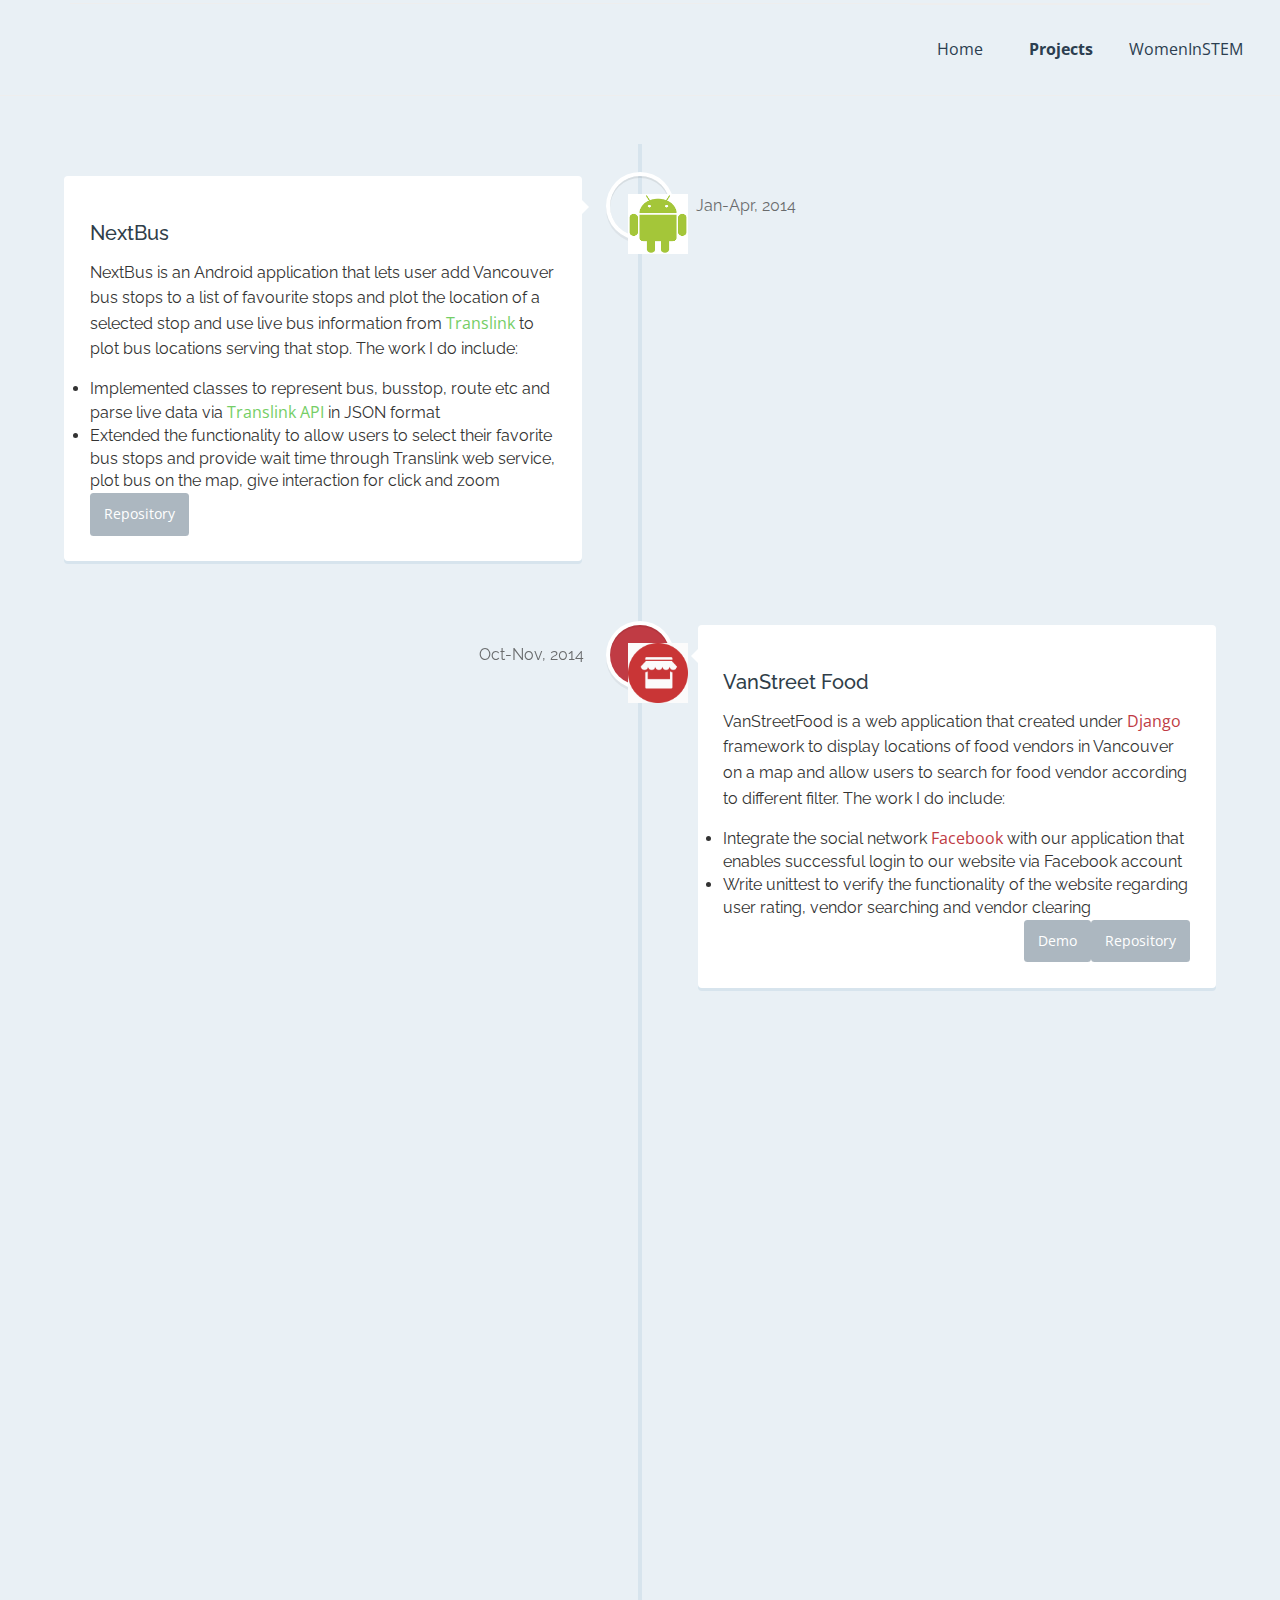
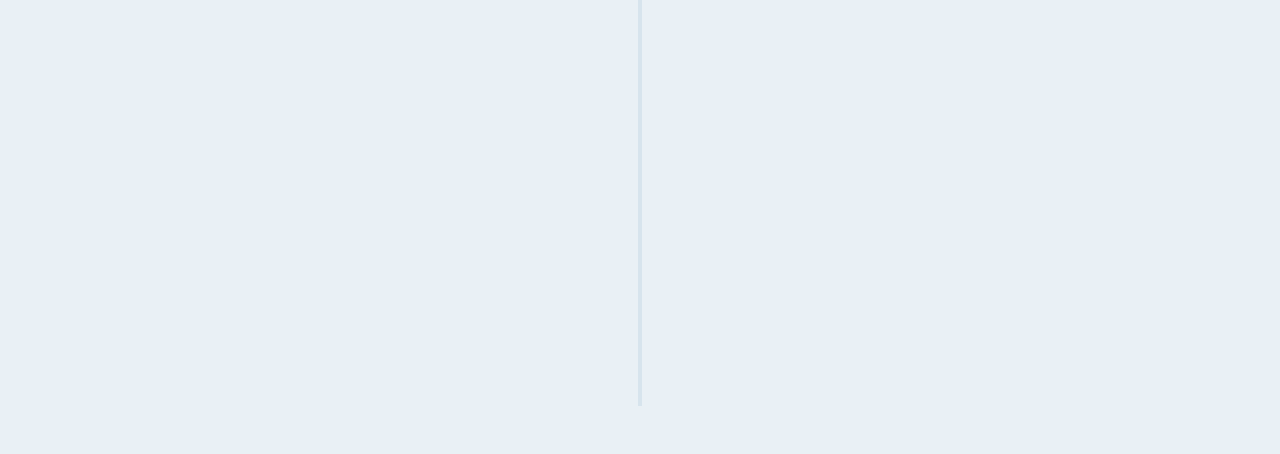
==== project.html @ 04c36bc0 "revison" ====
<!DOCTYPE html>
<!--
To change this license header, choose License Headers in Project Properties.
To change this template file, choose Tools | Templates
and open the template in the editor.
-->
<html lang="en" class="no-js">
    <head>
        <meta charset="UTF-8">
        <meta name="viewport" content="width=device-width, initial-scale=1">
        <!--This part is for vertical timeline section   -->
        <link href='http://fonts.googleapis.com/css?family=Droid+Serif|Open+Sans:400,700' rel='stylesheet' type='text/css'>
        <link rel="stylesheet" href="css/reset.css"> <!-- CSS reset -->
        <link rel="stylesheet" href="css/style.css"> <!-- Resource style -->
        <script src="js/modernizr.js"></script> <!-- Modernizr -->
        <title> Projects </title>

        <link href="css/bootstrap.css" rel='stylesheet' type='text/css' />
        <!-- Custom Theme files -->
        <link href="css/theme-style.css" rel='stylesheet' type='text/css' />
        <!-- Custom Theme files -->
    </head>
    <body>
        <div id="top" class="header">
            <!----start-container---->
            <div class="container">
                <div class="logo navbar-header">

                </div>
                <!--top-nav-->
                <nav class="top-nav">
                    <ul class="top-nav">
                        <li class="active"><a id = "a" href="index.html">Home</a></li>
                        <li class="page-scroll"><a id = "a" href="project.html"><strong>Projects</strong></a></li>

                        <li class="page-scroll"><a id = "a" href="wis.html">WomenInSTEM</a></li>
                    </ul>
                    <a href="#" id="pull"><img src="images/nav-icon2.png" title="menu" /></a>
                </nav>
                <!--//top-nav-->
            </div>
        </div>

        <!--Start time line for projects-->
        <section id="cd-timeline" class="cd-container">
            <!--Android application nextbus-->
            <div class="cd-timeline-block">
                <div class="cd-timeline-img ">
                    <img src="images/project/android.png" alt="Picture">
                </div> <!-- cd-timeline-img -->

                <div class="cd-timeline-content">
                    <h2>NextBus</h2>
                    <p> NextBus is an Android application that lets user add Vancouver bus stops to a list of  favourite stops and plot the location of a selected stop and use live bus information from <a href = "http://www.translink.ca/" style = "color: #75ce66">Translink</a> to plot bus locations serving that stop. The work I do include: </p>
                    <li>Implemented classes to represent bus, busstop, route etc and parse live data via <a href = "https://developer.translink.ca/" style = "color: #75ce66">Translink API</a> in JSON format</li>
                    <li> Extended the functionality to allow users to select their favorite bus stops and provide wait time through Translink web service, plot bus on the map, give interaction for click and zoom</li>

                    <a href="https://github.com/weininghu1012/NextBus" class="cd-read-more">Repository</a>
                    <span class="cd-date"> Jan-Apr, 2014</span>
                </div> <!-- cd-timeline-content -->
            </div> <!-- cd-timeline-block -->




            <!--Web application Vanstreet Food-->
            <div class="cd-timeline-block">
                <div class="cd-timeline-img cd-movie">
                    <img src="images/project/vendor.png" alt="Movie">
                </div> <!-- cd-timeline-img -->

                <div class="cd-timeline-content">
                    <h2>VanStreet Food</h2>
                    <p>VanStreetFood is a web application that created under <a href = "https://www.djangoproject.com/" style = "color:#c03b44">Django </a> framework to display locations of food vendors in Vancouver on a map and allow users to search for food vendor according to different filter.
                        The work I do include:  </p>
                    <li>Integrate the social network <a href = "https://developers.facebook.com/docs/facebook-login/login-flow-for-web/v2.3" style = "color:#c03b44"> Facebook</a> 
                        with our application that enables successful login to our website via Facebook account </li>
                    <li>Write unittest to verify the functionality of the website regarding user rating, vendor searching and vendor clearing </li>


                    <a href="https://github.com/UBC-CS310-2014w1/null" class="cd-read-more">Repository</a>
                    <a href="http://cpsc310null.appspot.com/" class="cd-read-more">Demo</a>
                    <span class="cd-date"> Oct-Nov, 2014</span>
                </div> <!-- cd-timeline-content -->
            </div> <!-- cd-timeline-block -->


            <!--Kaggle, Bike-->
            <div class="cd-timeline-block">
                <div class="cd-timeline-img cd-bike">
                    <img src="images/project/bike.png" alt="Bike">
                </div> <!-- cd-timeline-img -->

                <div class="cd-timeline-content">
                    <h2>BikeDemandShare</h2>
                    <p>
                        BikeDemandShare is a <a href = "https://www.kaggle.com/c/bike-sharing-demand" style="color:#00BFFF">Kaggle</a> 
                        competition that combine historical usage patterns and weather data to build model that forecasts bike rental demand.
                        The work I do include:
                    </p>
                    <li>Manipulate raw data into right format to be used in data visualization and statistical modeling</li>
                    <li>Use <a href = "http://cran.r-project.org/web/packages/leaps/index.html" style="color:#00BFFF">leaps</a> 
                        package to conduct exhaustive search, backward selection, forward selection and
                        sequential selection.</li>
                    <li> Transform variable based on residual plot to improve model</li>
                    <li> Conduct cross validation by computing cross-validated root
                        mean squares error of prediction <a href = "https://en.wikipedia.org/wiki/Root-mean-square_deviation" style="color:#00BFFF">(cvrmse)</a></li>
                    <a href="https://github.com/weininghu1012/BikeSharingDemand" class="cd-read-more">Repository</a>
                    <a href="file/BikeSharePaper.pdf" class="cd-read-more">Report</a>
                    <span class="cd-date"> Feb-Apr, 2015</span>
                </div> <!-- cd-timeline-content -->
            </div> <!-- cd-timeline-block -->






            <!--Web application Animanga-->   
            <div class="cd-timeline-block">
                <div class="cd-timeline-img cd-anime">
                    <img src="images/project/pikachu.png" alt="Picture">
                </div> <!-- cd-timeline-img -->

                <div class="cd-timeline-content">
                    <h2>Animanga</h2>
                    <p>Animanga is a web application that  provide information about anime, manga, voice actor etc. for both user and guest. The work I do include: 
                    </p>
                    <li>Design ER diagram and relation schema for entity set and relationship set from the point of potential users.</li>
                    <li> Use <a href = "https://www.mysql.com/" style="color:#f0ca45">MySQL</a> to build locally host database that let admin store, delete and update information about anime, manga etc.</li>
                    <li> Write SQL queries that cover selection, projection, join, division, aggregation, nested aggregation with groupby, 
                        deletion and update commands</li>
                    <li> Embed the SQL queries in <a href = "http://php.net/" style="color:#f0ca45">PHP</a> code that connect with our database to let users interact with the data </li>
                    <a href="https://github.com/weininghu1012/Animanga" class="cd-read-more">Repository</a>
                    <span class="cd-date"> May-Jun, 2015</span>
                </div> <!-- cd-timeline-content -->
            </div> <!-- cd-timeline-block -->



            <!-- cd-timeline-block -->
        </section> <!-- cd-timeline -->

        <script src="http://ajax.googleapis.com/ajax/libs/jquery/1.11.0/jquery.min.js"></script>
        <script src="js/main.js"></script> <!-- Resource jQuery -->
    </body>
</html>
---- css/style.css ----
/* -------------------------------- 

Primary style

-------------------------------- */
html * {
  -webkit-font-smoothing: antialiased;
  -moz-osx-font-smoothing: grayscale;
}

*, *:after, *:before {
  -webkit-box-sizing: border-box;
  -moz-box-sizing: border-box;
  box-sizing: border-box;
}

body {
  font-size: 100%;
  font-family: "Droid Serif", serif;
  color: #7f8c97;
  background-color: #e9f0f5;
}

a {
  color: #acb7c0;
  text-decoration: none;
  font-family: "Open Sans", sans-serif;
}

img {
  max-width: 100%;
}

h1, h2 {
  font-family: "Open Sans", sans-serif;
  font-weight: bold;
}

/* -------------------------------- 

Modules - reusable parts of our design

-------------------------------- */
.cd-container {
  /* this class is used to give a max-width to the element it is applied to, and center it horizontally when it reaches that max-width */
  width: 90%;
  max-width: 1170px;
  margin: 0 auto;
}
.cd-container::after {
  /* clearfix */
  content: '';
  display: table;
  clear: both;
}

/* -------------------------------- 

Main components 

-------------------------------- */
header {
  height: 200px;
  line-height: 200px;
  text-align: center;
  background: #303e49;
}
header h1 {
  color: white;
  font-size: 18px;
  font-size: 1.125rem;
}
@media only screen and (min-width: 1170px) {
  header {
    height: 300px;
    line-height: 300px;
  }
  header h1 {
    font-size: 24px;
    font-size: 1.5rem;
  }
}

#cd-timeline {
  position: relative;
  padding: 2em 0;
  margin-top: 2em;
  margin-bottom: 2em;
}
#cd-timeline::before {
  /* this is the vertical line */
  content: '';
  position: absolute;
  top: 0;
  left: 18px;
  height: 100%;
  width: 4px;
  background: #d7e4ed;
}
@media only screen and (min-width: 1170px) {
  #cd-timeline {
    margin-top: 3em;
    margin-bottom: 3em;
  }
  #cd-timeline::before {
    left: 50%;
    margin-left: -2px;
  }
}

.cd-timeline-block {
  position: relative;
  margin: 2em 0;
}
.cd-timeline-block:after {
  content: "";
  display: table;
  clear: both;
}
.cd-timeline-block:first-child {
  margin-top: 0;
}
.cd-timeline-block:last-child {
  margin-bottom: 0;
}
@media only screen and (min-width: 1170px) {
  .cd-timeline-block {
    margin: 4em 0;
  }
  .cd-timeline-block:first-child {
    margin-top: 0;
  }
  .cd-timeline-block:last-child {
    margin-bottom: 0;
  }
}

.cd-timeline-img {
  position: absolute;
  top: 0;
  left: 0;
  width: 40px;
  height: 40px;
  border-radius: 50%;
  box-shadow: 0 0 0 4px white, inset 0 2px 0 rgba(0, 0, 0, 0.08), 0 3px 0 4px rgba(0, 0, 0, 0.05);
}
.cd-timeline-img img {
  display: block;
  width: 60px;
  height: 60px;
  position: relative;
  left: 50%;
  top: 50%;
  margin-left: -12px;
  margin-top: -12px;
}
.cd-timeline-img.cd-nextbus {
  background: #75ce66;
}
.cd-timeline-img.cd-movie {
  background: #c03b44;
}

.cd-timeline-img.cd-bike {
  background: #00BFFF;
}
.cd-timeline-img.cd-anime {
  background: #f0ca45;
}
@media only screen and (min-width: 1170px) {
  .cd-timeline-img {
    width: 60px;
    height: 60px;
    left: 50%;
    margin-left: -30px;
    /* Force Hardware Acceleration in WebKit */
    -webkit-transform: translateZ(0);
    -webkit-backface-visibility: hidden;
  }
  .cssanimations .cd-timeline-img.is-hidden {
    visibility: hidden;
  }
  .cssanimations .cd-timeline-img.bounce-in {
    visibility: visible;
    -webkit-animation: cd-bounce-1 0.6s;
    -moz-animation: cd-bounce-1 0.6s;
    animation: cd-bounce-1 0.6s;
  }
  
}

@-webkit-keyframes cd-bounce-1 {
  0% {
    opacity: 0;
    -webkit-transform: scale(0.5);
  }

  60% {
    opacity: 1;
    -webkit-transform: scale(1.2);
  }

  100% {
    -webkit-transform: scale(1);
  }
}
@-moz-keyframes cd-bounce-1 {
  0% {
    opacity: 0;
    -moz-transform: scale(0.5);
  }

  60% {
    opacity: 1;
    -moz-transform: scale(1.2);
  }

  100% {
    -moz-transform: scale(1);
  }
}
@keyframes cd-bounce-1 {
  0% {
    opacity: 0;
    -webkit-transform: scale(0.5);
    -moz-transform: scale(0.5);
    -ms-transform: scale(0.5);
    -o-transform: scale(0.5);
    transform: scale(0.5);
  }

  60% {
    opacity: 1;
    -webkit-transform: scale(1.2);
    -moz-transform: scale(1.2);
    -ms-transform: scale(1.2);
    -o-transform: scale(1.2);
    transform: scale(1.2);
  }

  100% {
    -webkit-transform: scale(1);
    -moz-transform: scale(1);
    -ms-transform: scale(1);
    -o-transform: scale(1);
    transform: scale(1);
  }
}
.cd-timeline-content {
  position: relative;
  margin-left: 60px;
  background: white;
  border-radius: 0.25em;
  padding: 1em;
  box-shadow: 0 3px 0 #d7e4ed;
}
.cd-timeline-content:after {
  content: "";
  display: table;
  clear: both;
}
.cd-timeline-content h2 {
  color: #303e49;
}
.cd-timeline-content p, .cd-timeline-content .cd-read-more, .cd-timeline-content .cd-date {
  font-size: 13px;
  font-size: 0.8125rem;
}
.cd-timeline-content .cd-read-more, .cd-timeline-content .cd-date {
  display: inline-block;
}
.cd-timeline-content p {
  margin: 1em 0;
  line-height: 1.6;
}
.cd-timeline-content .cd-read-more {
  float: right;
  padding: .8em 1em;
  background: #acb7c0;
  color: white;
  border-radius: 0.25em;
}
.no-touch .cd-timeline-content .cd-read-more:hover {
  background-color: #bac4cb;
}
.cd-timeline-content .cd-date {
  float: left;
  padding: .8em 0;
  opacity: .7;
}
.cd-timeline-content::before {
  content: '';
  position: absolute;
  top: 16px;
  right: 100%;
  height: 0;
  width: 0;
  border: 7px solid transparent;
  border-right: 7px solid white;
}
@media only screen and (min-width: 768px) {
  .cd-timeline-content h2 {
    font-size: 20px;
    font-size: 1.25rem;
  }
  .cd-timeline-content p {
    font-size: 16px;
    font-size: 1rem;
  }
  .cd-timeline-content .cd-read-more, .cd-timeline-content .cd-date {
    font-size: 14px;
    font-size: 0.875rem;
  }
}
@media only screen and (min-width: 1170px) {
  .cd-timeline-content {
    margin-left: 0;
    padding: 1.6em;
    width: 45%;
  }
  .cd-timeline-content::before {
    top: 24px;
    left: 100%;
    border-color: transparent;
    border-left-color: white;
  }
  .cd-timeline-content .cd-read-more {
    float: left;
  }
  .cd-timeline-content .cd-date {
    position: absolute;
    width: 100%;
    left: 122%;
    top: 6px;
    font-size: 16px;
    font-size: 1rem;
  }
  .cd-timeline-block:nth-child(even) .cd-timeline-content {
    float: right;
  }
  .cd-timeline-block:nth-child(even) .cd-timeline-content::before {
    top: 24px;
    left: auto;
    right: 100%;
    border-color: transparent;
    border-right-color: white;
  }
  .cd-timeline-block:nth-child(even) .cd-timeline-content .cd-read-more {
    float: right;
  }
  .cd-timeline-block:nth-child(even) .cd-timeline-content .cd-date {
    left: auto;
    right: 122%;
    text-align: right;
  }
  .cssanimations .cd-timeline-content.is-hidden {
    visibility: hidden;
  }
  .cssanimations .cd-timeline-content.bounce-in {
    visibility: visible;
    -webkit-animation: cd-bounce-2 0.6s;
    -moz-animation: cd-bounce-2 0.6s;
    animation: cd-bounce-2 0.6s;
  }
}

@media only screen and (min-width: 1170px) {
  /* inverse bounce effect on even content blocks */
  .cssanimations .cd-timeline-block:nth-child(even) .cd-timeline-content.bounce-in {
    -webkit-animation: cd-bounce-2-inverse 0.6s;
    -moz-animation: cd-bounce-2-inverse 0.6s;
    animation: cd-bounce-2-inverse 0.6s;
  }
}
@-webkit-keyframes cd-bounce-2 {
  0% {
    opacity: 0;
    -webkit-transform: translateX(-100px);
  }

  60% {
    opacity: 1;
    -webkit-transform: translateX(20px);
  }

  100% {
    -webkit-transform: translateX(0);
  }
}
@-moz-keyframes cd-bounce-2 {
  0% {
    opacity: 0;
    -moz-transform: translateX(-100px);
  }

  60% {
    opacity: 1;
    -moz-transform: translateX(20px);
  }

  100% {
    -moz-transform: translateX(0);
  }
}
@keyframes cd-bounce-2 {
  0% {
    opacity: 0;
    -webkit-transform: translateX(-100px);
    -moz-transform: translateX(-100px);
    -ms-transform: translateX(-100px);
    -o-transform: translateX(-100px);
    transform: translateX(-100px);
  }

  60% {
    opacity: 1;
    -webkit-transform: translateX(20px);
    -moz-transform: translateX(20px);
    -ms-transform: translateX(20px);
    -o-transform: translateX(20px);
    transform: translateX(20px);
  }

  100% {
    -webkit-transform: translateX(0);
    -moz-transform: translateX(0);
    -ms-transform: translateX(0);
    -o-transform: translateX(0);
    transform: translateX(0);
  }
}
@-webkit-keyframes cd-bounce-2-inverse {
  0% {
    opacity: 0;
    -webkit-transform: translateX(100px);
  }

  60% {
    opacity: 1;
    -webkit-transform: translateX(-20px);
  }

  100% {
    -webkit-transform: translateX(0);
  }
}
@-moz-keyframes cd-bounce-2-inverse {
  0% {
    opacity: 0;
    -moz-transform: translateX(100px);
  }

  60% {
    opacity: 1;
    -moz-transform: translateX(-20px);
  }

  100% {
    -moz-transform: translateX(0);
  }
}
@keyframes cd-bounce-2-inverse {
  0% {
    opacity: 0;
    -webkit-transform: translateX(100px);
    -moz-transform: translateX(100px);
    -ms-transform: translateX(100px);
    -o-transform: translateX(100px);
    transform: translateX(100px);
  }

  60% {
    opacity: 1;
    -webkit-transform: translateX(-20px);
    -moz-transform: translateX(-20px);
    -ms-transform: translateX(-20px);
    -o-transform: translateX(-20px);
    transform: translateX(-20px);
  }

  100% {
    -webkit-transform: translateX(0);
    -moz-transform: translateX(0);
    -ms-transform: translateX(0);
    -o-transform: translateX(0);
    transform: translateX(0);
  }
}
---- css/theme-style.css ----
@import url(http://fonts.googleapis.com/css?family=Raleway:400,100,300,500,600,200,700,800,900);
html, body{
    font-family: 'Raleway', 'sans-serif';
    font-size: 100%;
    background-color: #e9f0f5;
    
}
/*----start-header----*/
.header{
	padding: .2% 0;
	border-bottom: 1px solid #EEE;
}
.logo{
	margin-top:1.5em;
}
/*----navbar-nav----*/
.top-nav ul li a{
	color: #2C3E50;
	padding: 1.5em 1.2em;
}
.logo{
	margin-top:15px;
}
/* top-nav */
.top-nav:before,
.top-nav:after {
    content: " ";
    display: table;
}
.top-nav:after {
    clear: both;
}
.top-nav {
    *zoom: 1;
	border-top: 1px solid #eee;
}
nav {
	position: relative;
}
nav ul {
	padding: 0;
	float: right;
	margin: 0;
}
nav li {
	display: inline;
	float: left;
}
nav a {
	color: #fff;
	display: inline-block;
	width: 100px;
	text-align: center;
	text-decoration: none;
	line-height: 40px;
}
nav a:hover{
	text-decoration:none;
}
nav li a {
	color:#01DFA5;
}
nav li:last-child a {
	border-right: 0;
}
nav a#pull {
	display: none;
}
/*Styles for screen 600px and lower*/
@media screen and (max-width: 768px) {
	nav { 
  		height: auto;
  	}
  	nav ul {
  		width: 100%;
  		display: block;
  		height: auto;
  	}
  	nav li {
  		width: 100%;
  		position: relative;
  	}
  	nav li a {
		border-bottom: 1px solid #eee;
	}
  	nav a {
	  	text-align: left;
	  	width: 100%;
	  	text-indent: 25px;
  	}
}

/*Styles for screen 515px and lower*/
@media only screen and (max-width : 768px) {
	nav {
		border-bottom: 0;
	}
	nav ul {
		display: none;
		height: auto;
	}
	nav a#pull {
		display: block;
		position: relative;
		color: #01DFA5;
		text-align: right;
		position: absolute;
		top: -68px;
	}
	nav a#pull:after {
		content:"";
		background: url('nav-icon.png') no-repeat;
		width: 30px;
		height: 30px;
		display: inline-block;
		position: absolute;
		right: 15px;
		top: 10px;
	}
	nav a#pull img{
		margin-right:2%;
	}
	.top-nav ul li a {
		color: #2C3E50;
		padding: 0.2em 0;
	}
}

/*Smartphone*/
@media only screen and (max-width : 320px) {
	nav li {
		display: block;
		float: none;
		width: 100%;
	}
	nav li a {
		border-bottom: 1px solid #576979;
	}
}
/*----start-about----*/
.div-head h2{
	font-size: 3em;
	font-weight: 300;
	padding: 2% 0 1% 0;
	color:#2C3E50;
}
div#about {
	padding: 2em 0;
}
.div-head p{
	width:50%;
	line-height:1.8em;
	margin:0 auto;
	color:#2C3E50;
}
.about-grids{
	padding: 4% 0 3%;
}
.about-grid a span{
	width:38px;
	height:38px;
	display:inline-block;
	background:url(../images/about-icons.png) no-repeat 0px 0px;
}
.about-grid a.a-coin1 span{
	background-position:0px 0px;
}
.about-grid a.a-coin2 span{
	background-position: -42px 0px;
}
.about-grid a.a-coin3 span{
	background-position: -84px 3px;
}
.about-grid a.a-coin4 span{
	background-position: -126px 2px;
}
.about-grids a{
	color:#F26D7D;
	text-decoration:none;
}
.about-grid a h3{
	font-size: 1.5em;
	font-weight: bold;
	margin: 0.5em;
	text-decoration: none;
}
.about-grid p{
	color:#2C3E50;
	font-size:1em;
	line-height:1.5em;
}
/*----start-skills----*/
.skills-grids{
	padding: 4% 0;
}
.skills{
	background:#F16D7D;
	padding:2% 0;
}
.skills-head h2{
	color:#FFF;
}
.skills-head p{
	color:#FCE2E5;
}
.skills-grid span{
	width: 107px;
	height: 97px;
	background: url(../images/timer-bg.png) no-repeat 0px 0px;
	display: inline-block;
	color: #eee;
	text-align: center;
	position:relative;
}
.skills-grid span.s-icon1{
	background-position:0px 0px;
}
.skills-grid span.s-icon2{
	background-position: -281px 0px;
}
.skills-grid span.s-icon3{
	background-position: -561px 0px;
}
.skills-grid span.s-icon4{
	background-position: -847px 0px;
}
.skills-grid strong{
	position: absolute;
	top: 28%;
	left: 33%;
	font-size: 1.7em;
	font-weight: 400;
}
.skills-grid h3{
	margin: 0.6em 0 0.3em;
	color: #FFF;
}
.skills-grid p{
	color: #FCE2E5;
}
/*----start-portfolio-----*/
.portfolio-main{
	padding:1.5% 0 4%;
}
#filters {
	margin: 3.5% 0 3.3%;
	padding: 0;
	list-style: none;
	text-align: center;
	border: 1px solid #EEE;
	border-right: 0;
	border-left: 0;
}
	#filters li {
		display:inline-block;
	}
	#filters li span {
		display: inline-block;
		padding: 10px 30px;
		text-decoration: none;
		color: #666666;
		cursor: pointer;
		font-size: 0.875em;
		font-weight: 400;
		text-transform: uppercase;
		border-radius: 4px;
		margin-right: 0.5em;
	}
	#filters li span.active {
		color: #F16D7D;
	}
 	#portfoliolist .portfolio {
		-webkit-box-sizing: border-box;
		-moz-box-sizing: border-box;
		-o-box-sizing: border-box;
		width: 32%;
		display:none;
		float:left;
		overflow:hidden;
		margin: 0 2% 2% 0;
	}	
	#portfoliolist .portfolio:nth-child(3),#portfoliolist .portfolio:nth-child(6){
		margin: 0 0% 2% 0;
	}
	.portfolio-wrapper {
		overflow:hidden;
		position: relative !important;
		cursor:pointer;
	}
	.portfolio img {
		max-width:100%;
		/*--position: relative;--*/
		transition: all 300ms!important;
		-webkit-transition: all 300ms!important;
		-moz-transition: all 300ms!important;
		display: block;
	}
	.portfolio .label {
		position: absolute;
		width: 100%;
		height:40px;
		bottom:-40px;
	}
	.portfolio .label-bg {
			background: #22B4B8;
			width: 100%;
			height:100%;
			position: absolute;
			top:0;
			left:0;
		}
		.portfolio .label-text {
			color:#fff;
			position: relative;
			z-index:500;
			padding:5px 8px;
		}
			
			.portfolio .text-category {
				display:block;
				font-size:9px;
				font-size: 12px;
				text-transform:uppercase;
			}
/* Self Clearing Goodness */
.container:after { content: "\0020"; display: block; height: 0; clear: both; visibility: hidden; }
.clearfix:before,
.clearfix:after,
.row:before,
.row:after {
  content: '\0020';
  display: block;
  overflow: hidden;
  visibility: hidden;
  width: 0;
  height: 0; }
.row:after,
.clearfix:after {
  clear: both; }
.row,
.clearfix {
  zoom: 1; }

.clear {
  clear: both;
  display: block;
  overflow: hidden;
  visibility: hidden;
  width: 0;
  height: 0;
}
/*	Strip
/*-----------------------------------------------------------------------------------*/
.b-link-stripe{
	position:relative;
	display:inline-block;
	vertical-align:top;
	font-family: 'Open Sans', sans-serif;
	font-weight: 300;
	overflow:hidden;
	width: 100%;
}
.b-link-stripe .b-wrapper{
	position:absolute;
	width:100%;
	height:100%;
	top:0;
	left:0;
	text-align:center;
	color:#ffffff;
	overflow:hidden;
}
.b-link-stripe .b-line{
	position:absolute;
	top:0;
	bottom:0;
	width:20%;
	background:rgba(243, 103, 89, 0.8);
	transition:all 0.5s linear;
	-moz-transition:all 0.5s linear;
	-ms-transition:all 0.5s linear;
	-o-transition:all 0.5s linear;
	-webkit-transition:all 0.5s linear;
	opacity:0;
	visibility:hidden; /* lt-ie9 */
}
/* lt-ie9 */
.b-link-stripe:hover .b-line{
	visibility:visible;
}
.b-link-stripe .b-line1{
	left:0;
}
.b-link-stripe .b-line2{
	left:20%;
	transition-delay:0.1s !important;
	-moz-transition-delay:0.1s !important;
	-ms-transition-delay:0.1s !important;
	-o-transition-delay:0.1s !important;
	-webkit-transition-delay:0.1s !important;
}
.b-link-stripe .b-line3{
	left:40%;
	transition-delay:0.2s !important;
	-moz-transition-delay:0.2s !important;
	-ms-transition-delay:0.2s !important;
	-o-transition-delay:0.2s !important;
	-webkit-transition-delay:0.2s !important;
}
.b-link-stripe .b-line4{
	left:60%;
	transition-delay:0.3s !important;
	-moz-transition-delay:0.3s !important;
	-ms-transition-delay:0.3s !important;
	-o-transition-delay:0.3s !important;
	-webkit-transition-delay:0.3s !important;
}
.b-link-stripe .b-line5{
	left:80%;
	transition-delay:0.4s !important;
	-moz-transition-delay:0.4s !important;
	-ms-transition-delay:0.4s !important;
	-o-transition-delay:0.4s !important;
	-webkit-transition-delay:0.4s !important;
}
.b-link-stripe:hover .b-line{
	opacity:1;
}
/*-----------------------------------------------------------------------------------*/
/*	Animation effects
/*-----------------------------------------------------------------------------------*/
.b-animate-go{
	text-decoration:none;
}
.b-animate{
	transition: all 0.5s;
	-moz-transition: all 0.5s;
	-ms-transition: all 0.5s;
	-o-transition: all 0.5s;
	-webkit-transition: all 0.5s;
	visibility: hidden;
	font-size:1.1em;
	font-weight:700;
}
.b-animate img{
	margin-top: 21%;
	display: -webkit-inline-box;
}
/* lt-ie9 */
.b-animate-go:hover .b-animate{
	visibility:visible;
}
.b-from-left{
	position:relative;
	left:-100%;
}
.b-animate-go:hover .b-from-left{
	left:0;
}
span.m_4{
	font-size:14px;
	font-weight:400;
}
p.m_5 {
	margin: 2% auto 5%;
	width: 70%;
	color: #283A47;
	font-size: 1.1em;
	font-weight: 600;
	line-height: 1.5em;
	text-align: center;
}
.p-img {
	width:100%;
}
.more-ports span{
	width: 92px;
	height: 92px;
	display: inline-block;
	background: url(../images/p-btn-bg.png) no-repeat 0px 0px;
}
.more-ports{
	width: 100%;
	display: inline-block;
	text-align: center;
	margin-top:2%;
}
/*----*/
/*----start-words----*/
.words{
	background: #2C3E50;
	padding: 4.5% 0 4%;
}
.words h3{
	font-size: 3em;
	color: #FFF;
	font-weight: 800;
	letter-spacing: 0.06em;
}
.words h3 span{
	width:57px;
	height:46px;
	display:inline-block;
	background:url(../images/words-icons.png) no-repeat 0px 0px;
}
.words h3 span.frist-quit{
	background-position:0px 0px;
	margin-right:1em;
}
.words h3 span.second-quit{
	background-position: -30px 0px;
	margin-left:1em;
}
.words h4{
	color: #FFF;
	font-size: 1.6em;
	font-weight: 300;
	margin: 3% 0;
}
/*----start-team----*/
/* Common division block */
.holder{
	position: relative;
	overflow: hidden;
	-webkit-transition: 0.5s Ease;
	-moz-transition: 0.5s Ease;
	-o-transition: 0.5s Ease;
	transition: 0.5s Ease;
}
.holder img{
	display:block;
}
/* Caption and Light */
.caption
{
    color: rgba(0,0,0,0);
    line-height: 100px;
    
}
.caption:hover
{
    border: 6px solid #E0E0E0;
    color: rgb(255,255,255);
    line-height: 500px;
}
.caption>div
{
    position: absolute;
    top: 0px;
    left: 50px;
    font-size: 30px;    
}

/* Smooth Caption */
.smooth
{
}
.smooth:hover img{
	cursor: pointer;
}
.go-left
{
    background-color: rgba(0,0,0,0.5);
    color: #FFFFFF;
    position: absolute;
    bottom: 0px;
    right: -600px;
    width: 360px;
    text-align:center;   
    font-size: 20px;
    margin: 10px;
    padding: 10px;
    -webkit-transition: 0.5s Ease;
    -moz-transition: 0.5s Ease;
    -o-transition: 0.5s Ease;
    transition: 0.5s Ease;
}
.smooth:hover > .go-left
{    
    right:0px;    
}
.go-top
{
	width: 100%;
    color: #FFFFFF;
    position: absolute;
    bottom: 0px;
    top: 600px;
    text-align:center;   
    font-size: 20px;
    padding: 10px 0;
    overflow: hidden;
    -webkit-transition: 0.5s Ease;
    -moz-transition: 0.5s Ease;
    -o-transition: 0.5s Ease;
    transition: 0.5s Ease;
    
}
.smooth:hover > .go-top
{    
    top: 400px;
	width: 100%;
}
.go-top p
{
    font-size: 12px;
}
.last-grid{
	margin-right:0px;
}
.holder img {
	width:100%;
}
/*----team-memmber-social----*/
.team-memmber-social{
	margin:0;
}
.team-memmber-social li a{
	background: #F16C7D;
	display: block;
	padding: 0.5em 0.6em;
}
.team-memmber-social li:nth-child(1) a:hover{
	background:#204385;
}
.team-memmber-social li:nth-child(2) a:hover{
	background:#28B0DF;
}
.team-memmber-social li:nth-child(3) a:hover{
	background:#D91483;
}
.team-memmber-social li a span{
	width:32px;
	height:32px;
	background:url(../images/t-social-icons.png) no-repeat 0px 0px;
	display:inline-block;
}
.team-memmber-social li a span.facebook{
	background-position: 8px 5px;
}
.team-memmber-social li a span.twitter{
	background-position: -61px 4px;
}
.team-memmber-social li a span.chaton{
	background-position: -128px 5px;
}
.our-team-grids{
	padding: 5% 0;
}
/*--member-note--*/
.member-note{
	
}
.member-note h3{
	font-size: 3em;
	font-weight: 300;
	padding: 2.5% 0 1% 0;
	color: #F16C7D;
}
.member-note p{
	width: 50%;
	line-height: 1.8em;
	margin: 0 auto;
	color:#2C3E50;
}
/*----start-blog----*/
.blog{
	padding:1% 0;
}
.post-grids{
	padding: 5% 0;
}
.post-grid{
	margin: 15px 0;
}
.post-pic{
	padding: 0px;
}
.post-pic img{
	width:100%;
}
.blog{
	background:#e5e5e5;
}
.post-info{
	background: #2C3E50;
	min-height: 286px;
}
.post-info h3{
	font-size: 2.2em;
	font-weight: 300;
	padding: 6% 0 1% 0;
	color: #fff;
	position: relative;
}
.post-info h3 a:hover{
	color:#FFF;
	text-decoration:none;
}
.post-info h3 span{
	font-size: 0.45em;
	padding-left: 0.2em;
}
.post-info p{
	color: #F1F1F1;
	line-height: 1.7em;
	padding: 0.5em 0 0.8em;
}
.post-share li{
	padding:0;
}
.post-share li a span{
	width: 19px;
	height: 18px;
	display: inline-block;
	background: url(../images/blog-icons.png) no-repeat 0px 0px
}
.post-share li a:hover{
	opacity:0.8;
}
.post-share li a span.post-heart-icon{
	background-position: -23px 0px;
}
.post-share ul{
	margin:0;
}
.post-label{
	width: 48px;
	height: 75px;
	display: inline-block;
	background: url(../images/blog-post-tag.png) no-repeat 0px 0px;
	position: absolute;
	top: -1px;
	right: 11px;
}
/*----start-get-in-touch----*/
.get-in-touch{
	padding:1% 0 3% 0;
}
.get-in-touch h2{
	padding: 2% 0 0% 0;
}
.get-in-touch p,.get-in-touch p a{
	color: #66798B;
	line-height: 1.8em;
}
.get-in-touch p a:hover{
	text-decoration:none;
	color:#F16D7D;
}
.get-share{
	padding:0.5em 0;
	margin-bottom: 3%;
}
.text-boxs form input[type="text"],.text-boxs form textarea{
	color: #999;
	border: 1px solid #ECECEC;
	width: 100%;
	font-size: 0.875em;
	text-align: center;
	padding: 1.4em;
	margin-bottom: 1em;
	outline:none;
	border-radius:0.2em;
	-webkit-border-radius:0.2em;
	-moz-border-radius:0.2em;
	-o-border-radius:0.2em;
	-ms-border-radius:0.2em;
}
.text-boxs form textarea{
	min-height:170px;
	resize:none;
}
.text-boxs form input[type="submit"]{
	background: url(../images/sub-btn-bg.png) no-repeat 4px 0px #fff;
	border: none;
	outline: none;
	width: 100px;
	height: 105px;
	display: inline-block;
}
.text-boxs form input[type="submit"]:hover{
	opacity:0.8;
}
.get-share ul{
	margin:0;
}
.get-share li{
	padding:0;
}
.get-share li a span{
	width: 38px;
	height: 38px;
	display: inline-block;
	background: url(../images/get-social-icons.png) no-repeat 1px 1px;
}
.get-share li a:hover{
	opacity:0.8;
}
.get-share li a span.face{
	background-position:1px 1px;
}
.get-share li a span.twitt{
	background-position: -40px 1px;
}
.get-share li a span.gplus{
	background-position: -82px 1px;
}
.get-share li a span.you{
	background-position: -124px 1px;
}
.get-share li a span.in{
	background-position: -166px 1px;
}
.get-share li a span.be{
	background-position: -207px 1px;
}
.get-share li a span.ta{
	background-position: -249px 1px;
}
/*---*/
.address h3{
	color: #F16D7D;
	margin: 0;
	padding: 0 0 0.5em 0;
	font-weight: 400;
}
.address ul{
	margin: 1em 0;
}
.address ul li a span{
	width: 40px;
	height: 40px;
	display: inline-block;
	background: url(../images/address-icons.png) no-repeat 5px 2px;
}
.address ul li a span.mobile{
	background-position: 3px -79px;
	vertical-align: bottom;
}
.address ul li a span.msg{
	background-position: 0px -162px;
	vertical-align: middle;
}
.get-in-touch-grids{
	margin:3% 0;
}
/*---- start-copy-right----*/
.copy-right{
	background: #2C3E50;
	padding: 1.2%;
	margin-top: 3%;
}
.copy-right p,.copy-right p a{
	color: #F1F1F1;
	margin: 0px;
}
/**********/
#toTop {
	display: none;
	text-decoration: none;
	position: fixed;
	bottom: 15px;
	right: 18px;
	overflow: hidden;
	width: 32px;
	height: 32px;
	border: none;
	text-indent: 100%;
	background: url(../images/arrow_up.png) no-repeat center;
}
/*----start-media-quries----*/
/*----start-media-quries-for-1024px-laptops---*/
@media(max-width:1024px){
	.smooth:hover > .go-top {
		top: 300px;
	}
}
/*----//End-media-quries-for-1024px-laptops---*/
/*----start-media-quries-for-768px-tabs---*/
@media(max-width:768px){
	.smooth:hover > .go-top {
		top: 800px;
	}
	.logo {
		margin: 1.5em 0;
	}
	.logo img{
		padding-left:1.5em;
	}
	.div-head p {
		width: 80%;
	}
	.words h3 {
		font-size: 2.5em;
	}
	.div-head h2 {
		font-size: 2.5em;
	}
}
/*----//End-media-quries-for-768px-tabs---*/
/*----start-media-quries-for-640px-tabs---*/
@media(max-width:640px){
	.smooth:hover > .go-top {
		top: 680px;
	}
	.logo {
		margin: 1.5em 0;
	}
	.logo img{
		padding-left:1.5em;
	}
	.div-head p {
		width: 80%;
	}
	.words h3 {
		font-size: 2.5em;
	}
	.div-head h2 {
		font-size: 2.5em;
	}
	.b-animate img {
		margin-top: 8%;
	}
}
/*----//End-media-quries-for-640px-tabs---*/
/*----start-media-quries-for-480px-tabs---*/
@media(max-width:480px){
	.smooth:hover > .go-top {
		top: 450px;
	}
	.logo {
		margin: 1.5em 0;
	}
	.logo img{
		padding-left:1.5em;
	}
	.div-head p {
		width: 80%;
	}
	.words h3 {
		font-size: 1.8em;
	}
	.div-head h2 {
		font-size: 2.2em;
	}
	.b-animate img {
		margin-top: 8%;
	}
}
/*----//End-media-quries-for-480px-tabs---*/
/*----start-media-quries-for-320px-tabs---*/
@media(max-width:320px){
	.smooth:hover > .go-top {
		top: 250px;
	}
	.logo {
		margin: 1.5em 0;
	}
	.logo img{
		padding-left: 0.5em;
	}
	.div-head p {
		width: 100%;
		font-size: 0.875em;
	}
	.words h3 {
		font-size: 1em;
	}
	.div-head h2 {
		font-size: 1.8em;
		padding: 0.2% 0;
	}
	.b-animate img {
		margin-top: 8%;
	}
	.about-grid a h3 {
		font-size: 1.2em;
		margin: 0.2em 0;
	}
	.skills-grid h3 {
		font-size: 18px;
	}
	.b-animate img {
		margin-top: 0%;
		width: 40%;
	}
	.words h3 span.second-quit {
		margin-left: 0.5em;
	}
	.words h3 span.frist-quit {
		margin-right: 0.5em;
	}
	.member-note h3 {
		font-size: 2em;
	}
	.member-note p {
		width: 100%;
	}
	.copy-right {
		padding: 1em;
	}
	.navbar-toggle {
		margin-right: 0px;
	}
	.address{
		margin-top:1.5em;
	}
	.words h4 {
		font-size: 1em;
	}
	.text-boxs form input[type="text"], .text-boxs form textarea {
		padding: 1em;
	}
}
/*----//End-media-quries-for-320px-tabs---*/
/*----//End-media-quries----*/
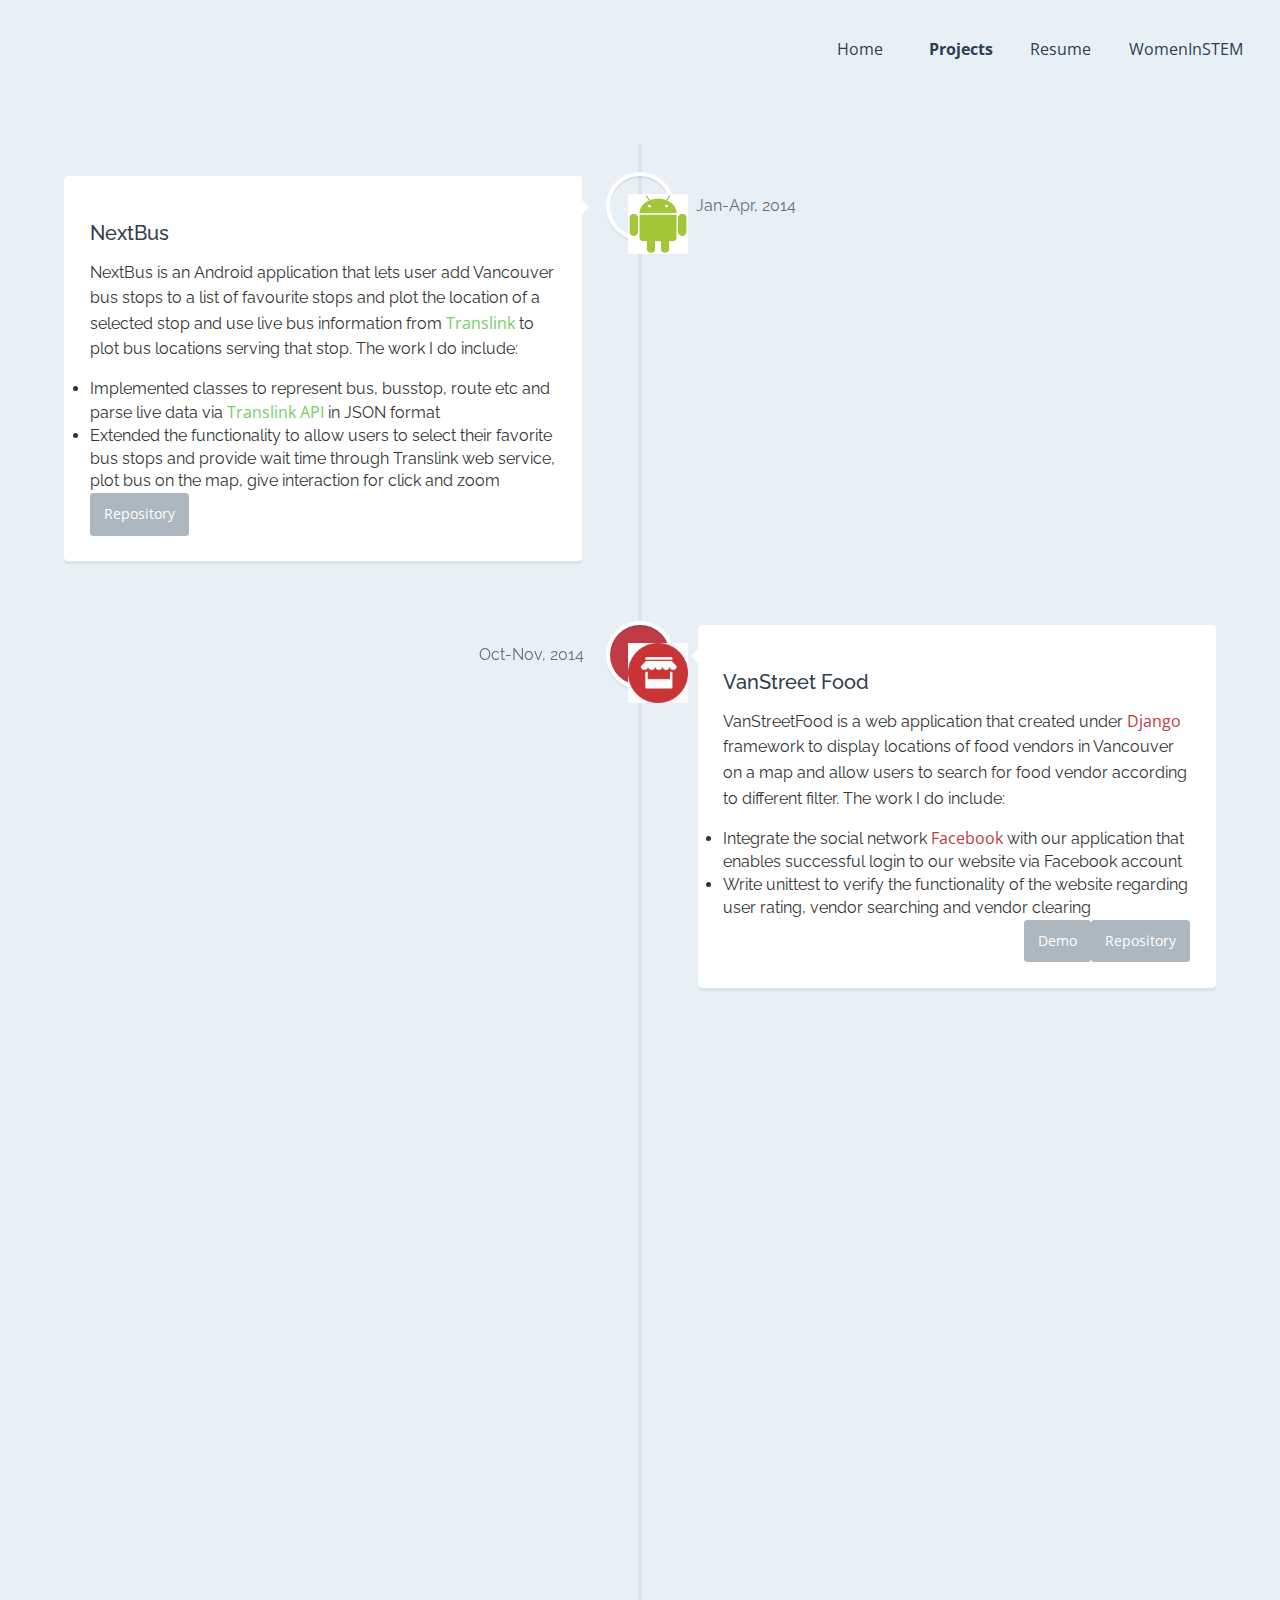
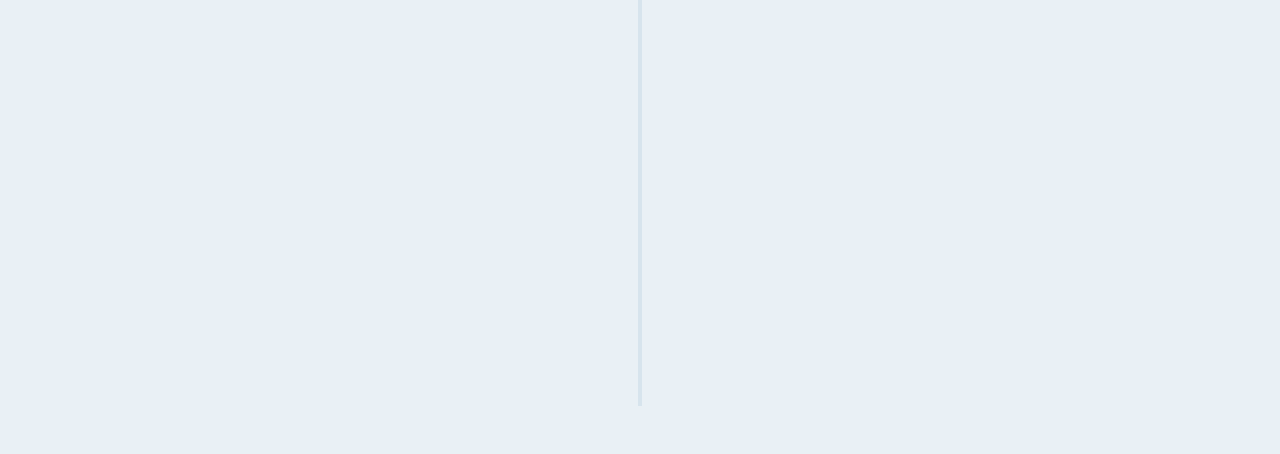
==== commit c81eb538: "change cv" ====
--- a/project.html
+++ b/project.html
@@ -32,7 +32,8 @@
                     <ul class="top-nav">
                         <li class="active"><a id = "a" href="index.html">Home</a></li>
                         <li class="page-scroll"><a id = "a" href="project.html"><strong>Projects</strong></a></li>
-
+                         <li class="page-scroll"><a id = "a" href="file/CV.pdf">Resume</a></li>
+                    
                         <li class="page-scroll"><a id = "a" href="wis.html">WomenInSTEM</a></li>
                     </ul>
                     <a href="#" id="pull"><img src="images/nav-icon2.png" title="menu" /></a>
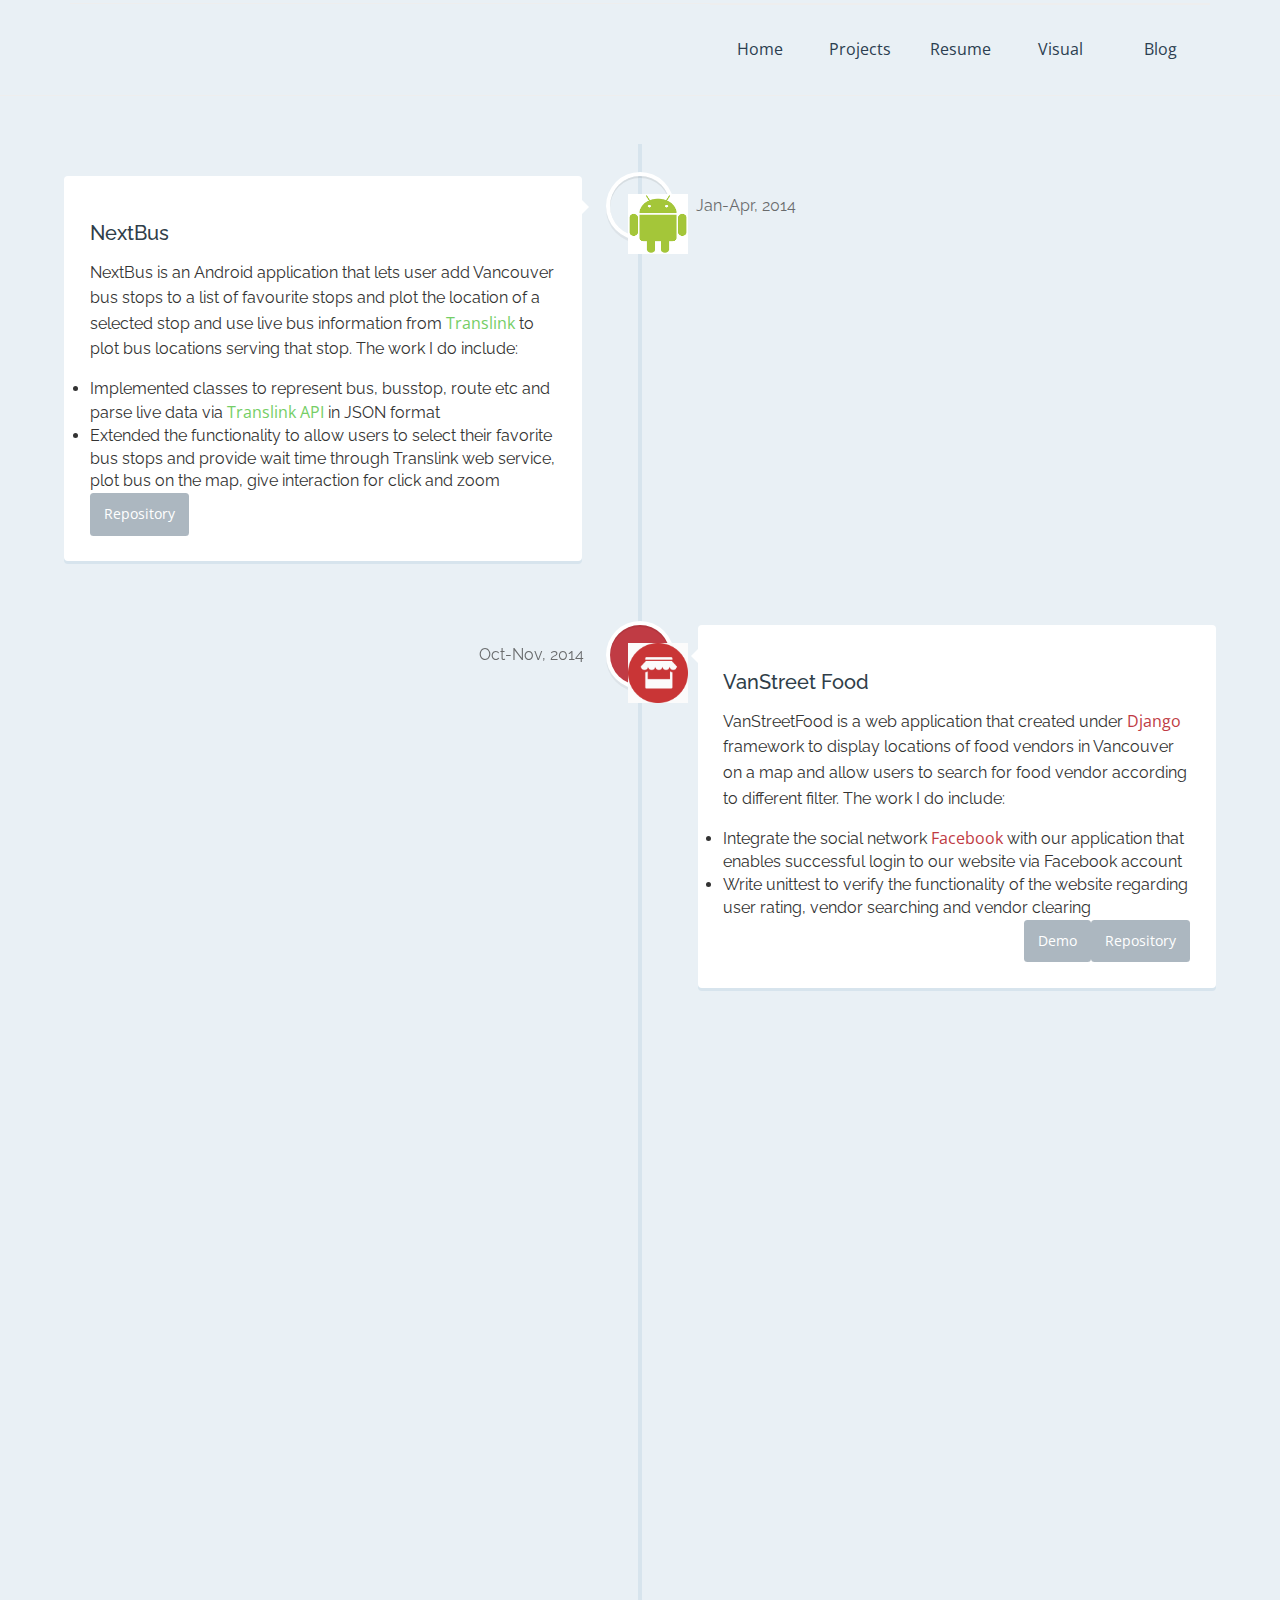
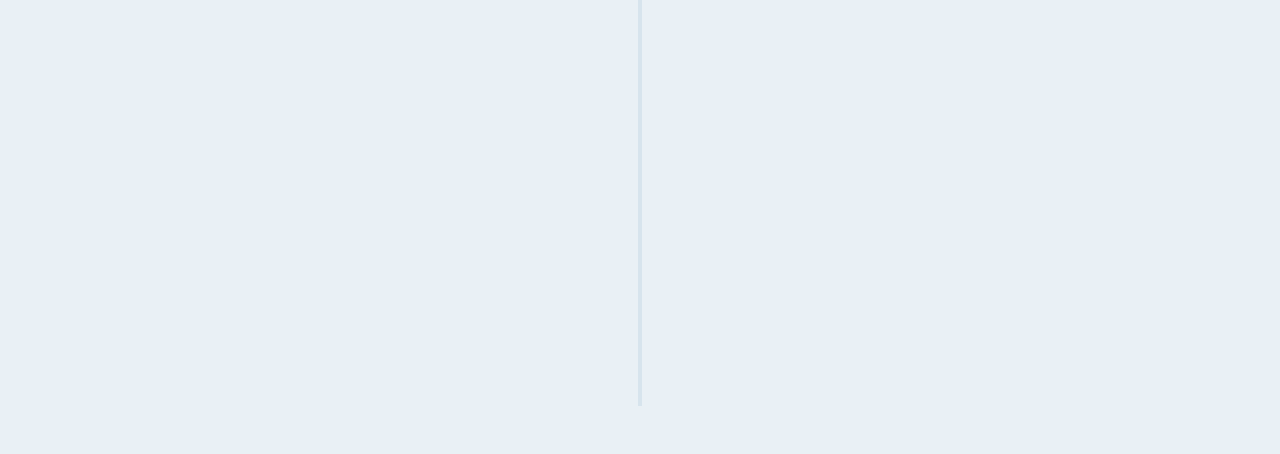
==== commit fd554b91: "Update other pages" ====
--- a/project.html
+++ b/project.html
@@ -31,12 +31,14 @@
                 <nav class="top-nav">
                     <ul class="top-nav">
                         <li class="active"><a id = "a" href="index.html">Home</a></li>
-                        <li class="page-scroll"><a id = "a" href="project.html"><strong>Projects</strong></a></li>
-                         <li class="page-scroll"><a id = "a" href="file/CV.pdf">Resume</a></li>
+                        <li class="page-scroll"><a id = "a" href="project.html">Projects</a></li>
+                        <li class="page-scroll"><a id = "a" href="file/Resume_wh.pdf">Resume</a></li>
                     
-                        <li class="page-scroll"><a id = "a" href="wis.html">WomenInSTEM</a></li>
+                        <li class="page-scroll"><a id = "a" href="wis.html">Visual</a></li>
+
+                        <li class="page-scroll"><a id = "a" href="https://medium.com/@weininghu">Blog</a></li>
                     </ul>
-                    <a href="#" id="pull"><img src="images/nav-icon2.png" title="menu" /></a>
+                    
                 </nav>
                 <!--//top-nav-->
             </div>
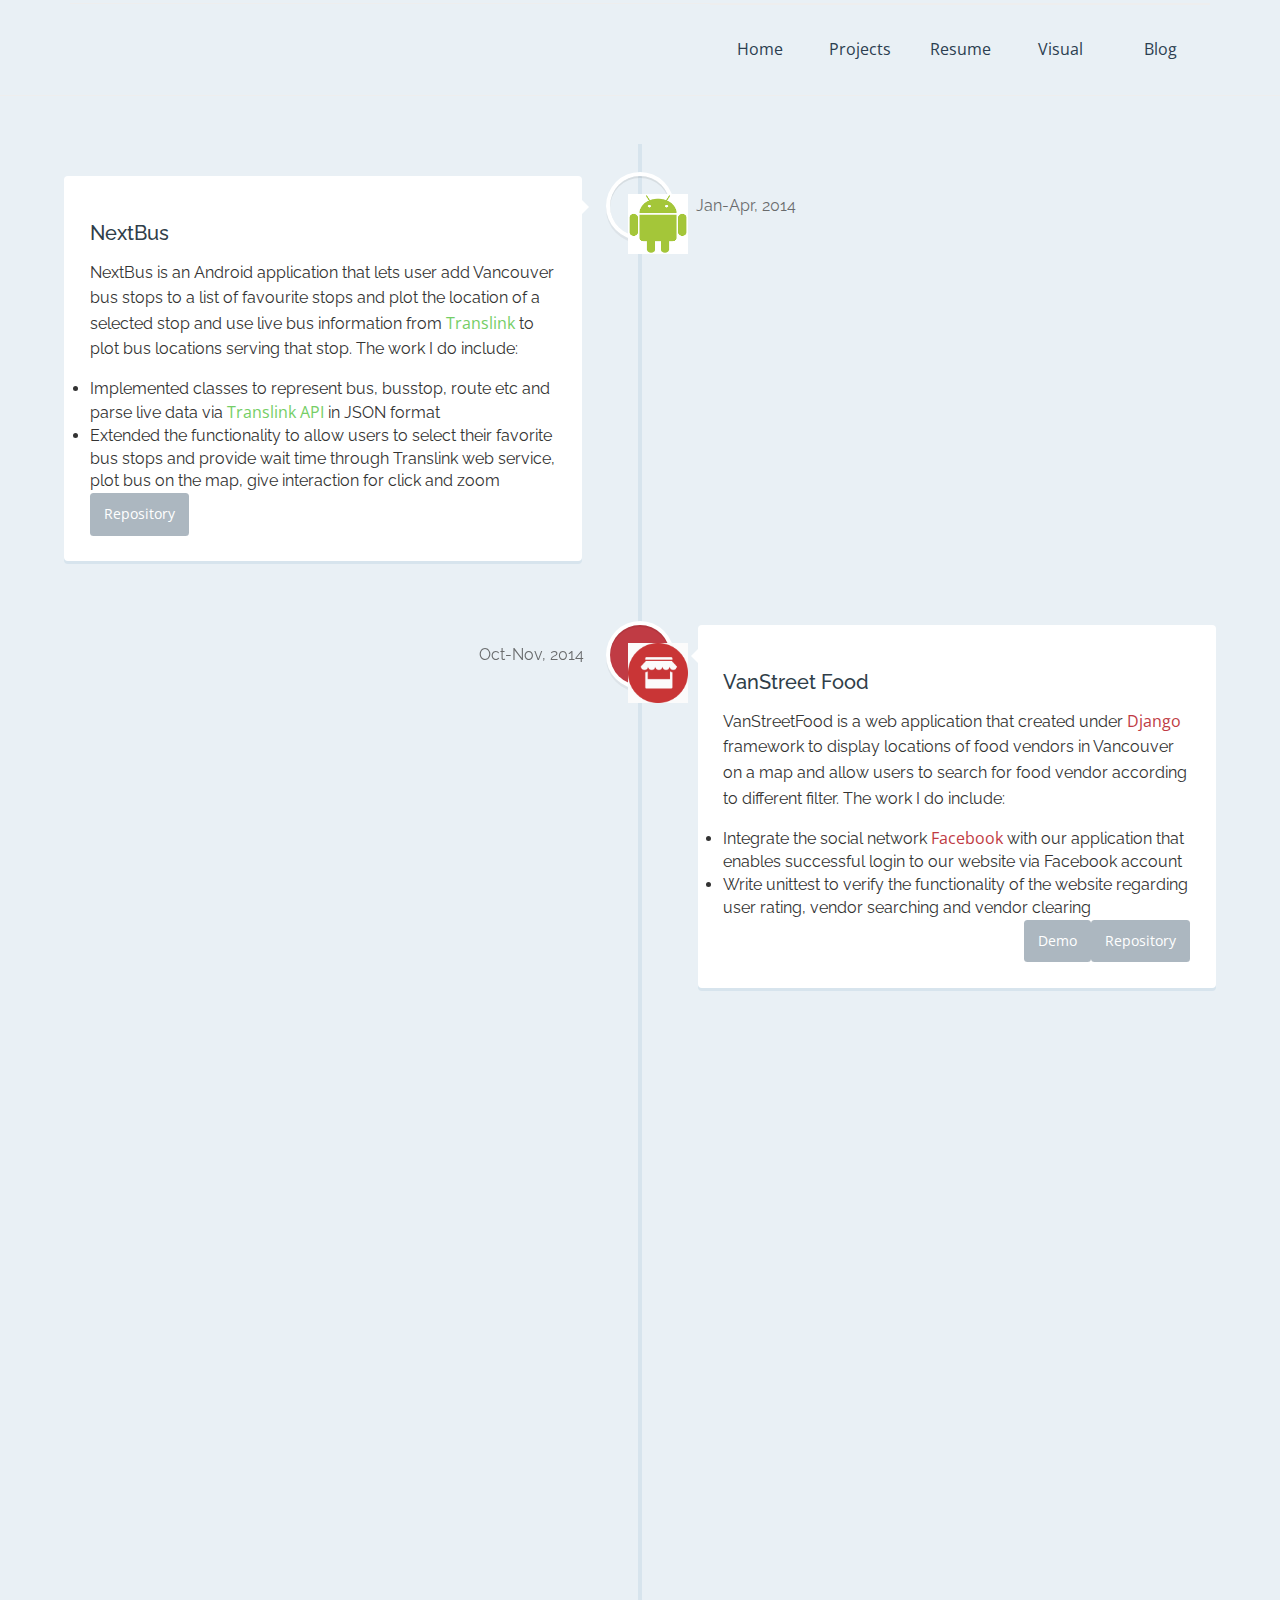
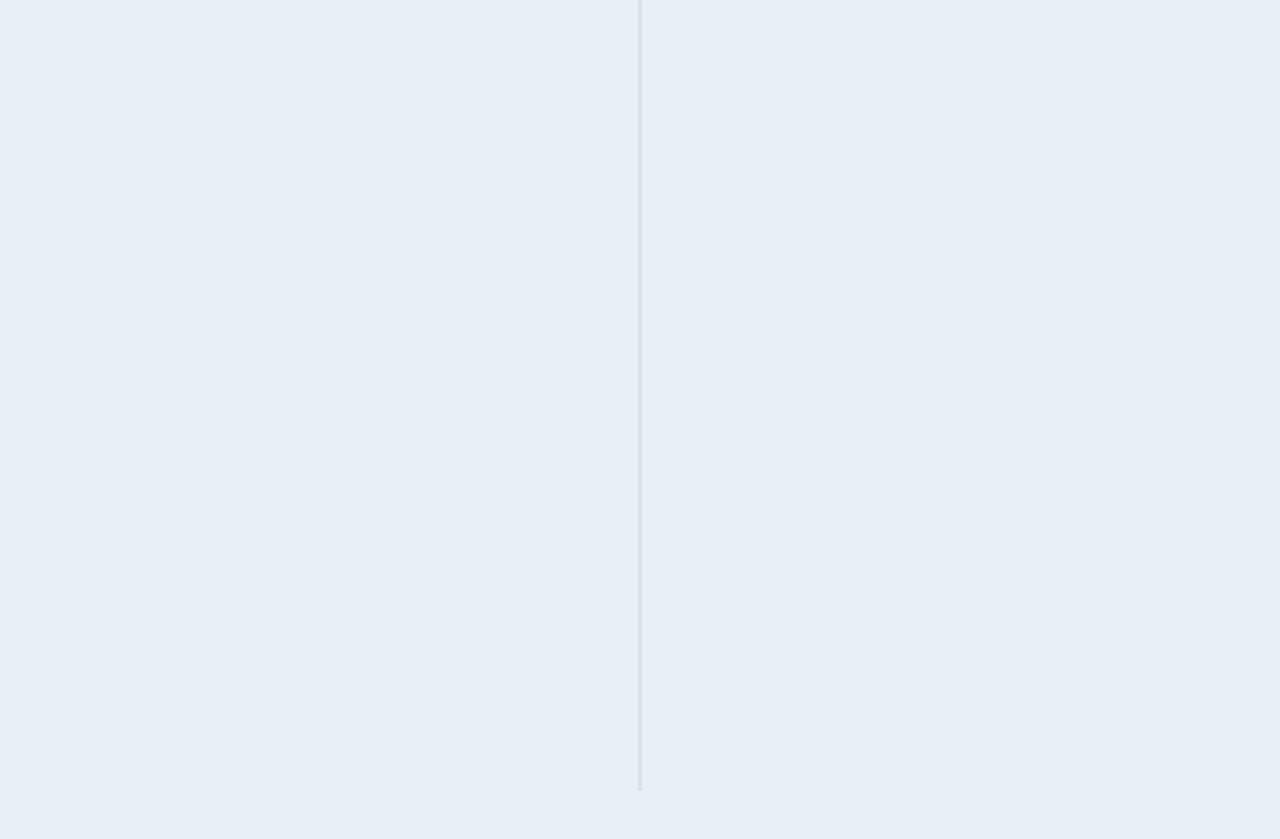
==== commit 79661ada: "Add project for cpsc532L" ====
--- a/project.html
+++ b/project.html
@@ -32,7 +32,7 @@
                     <ul class="top-nav">
                         <li class="active"><a id = "a" href="index.html">Home</a></li>
                         <li class="page-scroll"><a id = "a" href="project.html">Projects</a></li>
-                        <li class="page-scroll"><a id = "a" href="file/Resume_wh.pdf">Resume</a></li>
+                        <li class="page-scroll"><a id = "a" href="file/weininghu_fulltime_sde.pdf">Resume</a></li>
                     
                         <li class="page-scroll"><a id = "a" href="wis.html">Visual</a></li>
 
@@ -139,6 +139,22 @@
                 </div> <!-- cd-timeline-content -->
             </div> <!-- cd-timeline-block -->
 
+            <!--Deep learning course project-->
+            <div class="cd-timeline-block">
+                <div class="cd-timeline-img ">
+                    <img src="images/project/lotus.jpg" alt="Picture">
+                </div> <!-- cd-timeline-img -->
+
+                <div class="cd-timeline-content">
+                    <h2>Chinese Painting style transfer</h2>
+                    <p> Have you always wonder how will a natural image will be look like if being painted by Chinese artists like <a href = "https://en.wikipedia.org/wiki/Zhang_Daqian" style = "color: #778899">Daqian Zhang</a> or <a href = "https://en.wikipedia.org/wiki/Qi_Baishi" style = "color: #778899">Baishi Qi</a>? In this project, we applied CycleGAN and our proposed CycleWGAN and improved CycleWGAN to train hundreds of self-parses images to see teh effect of style transfer. </p>
+
+                    <a href="https://github.com/weininghu1012/pytorch-CycleGAN-and-pix2pix" class="cd-read-more">Repository</a>
+                    <a href="file/cpsc532L_report.pdf" class="cd-read-more">Report</a>
+                    <span class="cd-date"> Jan-Apr, 2018</span>
+                </div> <!-- cd-timeline-content -->
+            </div> <!-- cd-timeline-block -->
+
 
 
             <!-- cd-timeline-block -->
